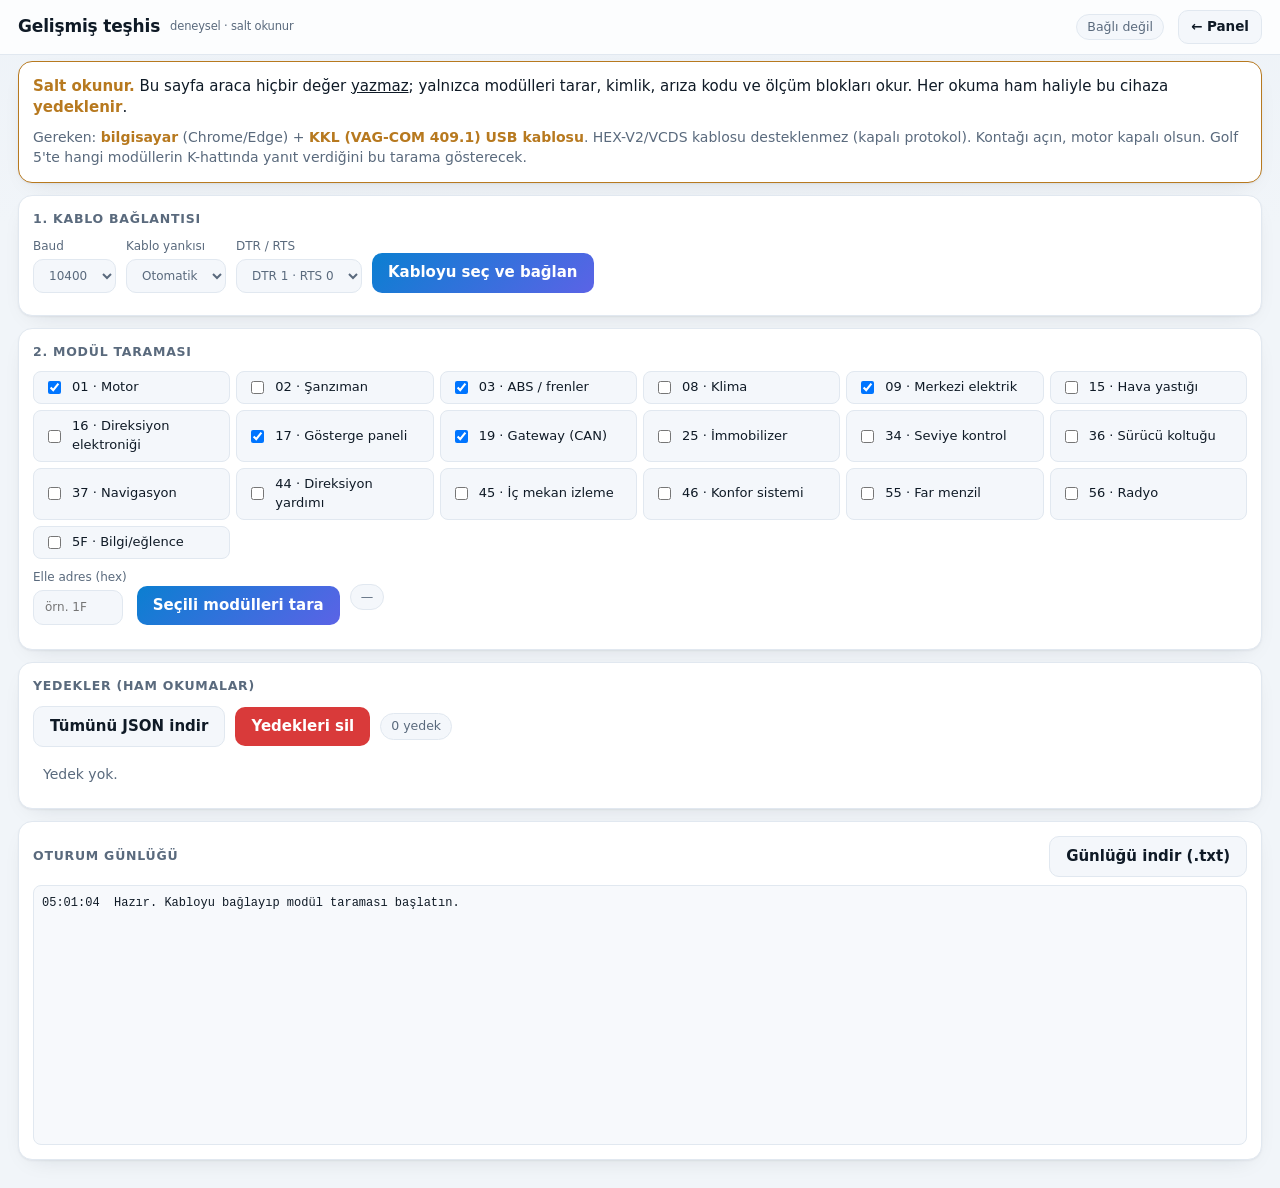
==== diag.html @ 49dc0cf6 "Ayar farki gereksiz yenilemeyi tetiklemesin, v37 Co-Authored-By: Claude Sonnet 5.5 <noreply@anthropi" ====
<!doctype html>
<html lang="tr">
<head>
<meta charset="utf-8">
<meta name="viewport" content="width=device-width, initial-scale=1">
<title>Gelişmiş teşhis (deneysel) — OBD2 Panosu</title>
<meta name="robots" content="noindex,follow">
<meta name="color-scheme" content="dark light">
<script>try{var t=localStorage.getItem('theme')||(matchMedia('(prefers-color-scheme: light)').matches?'light':'dark');document.documentElement.dataset.theme=t}catch(e){}</script>
<link rel="stylesheet" href="css/style.css?v=37">
<style>
  .warn { border-color: var(--warn); }
  .warn b { color: var(--warn); }
  #log { height: 260px; overflow: auto; background: var(--term); border: 1px solid var(--line); border-radius: 8px; padding: 8px; font: 12px/1.5 ui-monospace, Consolas, monospace; white-space: pre-wrap; }
  .mod h3 { margin: 0 0 6px; color: var(--text); font-size: 16px; }
  .mod .st { font-size: 12px; margin-left: 8px; }
  .mod pre { margin: 6px 0; font: 13px/1.5 ui-monospace, Consolas, monospace; white-space: pre-wrap; }
  .mods { display: grid; gap: 10px; margin-top: 10px; }
  .grid2 { display: grid; grid-template-columns: repeat(auto-fill, minmax(190px, 1fr)); gap: 6px; }
  .grid2 label { background: var(--panel2); border: 1px solid var(--line); border-radius: 8px; padding: 6px 10px; font-size: 13px; cursor: pointer; display: flex; gap: 8px; align-items: center; }
</style>
</head>
<body>
<header>
  <h1>Gelişmiş teşhis <small>deneysel · salt okunur</small></h1>
  <span class="pill" id="stConn">Bağlı değil</span>
  <a class="btn alt themebtn" href="panel.html" style="text-decoration:none">← Panel</a>
</header>
<main>
  <section class="card warn">
    <p style="margin:0"><b>Salt okunur.</b> Bu sayfa araca hiçbir değer <u>yazmaz</u>; yalnızca modülleri tarar, kimlik, arıza kodu ve ölçüm blokları okur. Her okuma ham haliyle bu cihaza <b>yedeklenir</b>.</p>
    <p style="margin:8px 0 0;color:var(--muted);font-size:14px">Gereken: <b>bilgisayar</b> (Chrome/Edge) + <b>KKL (VAG-COM 409.1) USB kablosu</b>. HEX-V2/VCDS kablosu desteklenmez (kapalı protokol). Kontağı açın, motor kapalı olsun. Golf 5'te hangi modüllerin K-hattında yanıt verdiğini bu tarama gösterecek.</p>
  </section>

  <section class="card" style="margin-top:12px">
    <h3>1. Kablo bağlantısı</h3>
    <div class="row">
      <label class="f">Baud <select id="selBaud"><option value="10400">10400</option><option value="9600">9600</option></select></label>
      <label class="f">Kablo yankısı <select id="selEcho"><option value="auto">Otomatik</option><option value="on">Var</option><option value="off">Yok</option></select></label>
      <label class="f">DTR / RTS <select id="selSig"><option value="10">DTR 1 · RTS 0</option><option value="01">DTR 0 · RTS 1</option><option value="11">DTR 1 · RTS 1</option><option value="00">DTR 0 · RTS 0</option></select></label>
      <button class="btn" id="btnConn" style="align-self:flex-end">Kabloyu seç ve bağlan</button>
      <button class="btn danger hidden" id="btnDisc" style="align-self:flex-end">Bağlantıyı kes</button>
    </div>
    <p id="connMsg" style="color:var(--warn);margin:8px 0 0"></p>
  </section>

  <section class="card" style="margin-top:12px">
    <h3>2. Modül taraması</h3>
    <div class="grid2" id="modList"></div>
    <div class="row" style="margin-top:10px">
      <label class="f">Elle adres (hex) <input type="text" id="manAddr" placeholder="örn. 1F" style="width:90px"></label>
      <button class="btn" id="btnScan" style="align-self:flex-end">Seçili modülleri tara</button>
      <button class="btn alt hidden" id="btnStop" style="align-self:flex-end">Dur</button>
      <span class="pill" id="scanPill">—</span>
    </div>
    <div class="mods" id="mods"></div>
  </section>

  <section class="card" style="margin-top:12px">
    <h3>Yedekler (ham okumalar)</h3>
    <div class="row" style="margin-bottom:8px">
      <button class="btn alt" id="btnSnapDl">Tümünü JSON indir</button>
      <button class="btn danger" id="btnSnapClr">Yedekleri sil</button>
      <span class="pill" id="snapPill">0 yedek</span>
    </div>
    <table><tbody id="snapBody"></tbody></table>
  </section>

  <section class="card" style="margin-top:12px">
    <div class="row" style="justify-content:space-between"><h3 style="margin:0">Oturum günlüğü</h3><button class="btn alt" id="btnLogDl">Günlüğü indir (.txt)</button></div>
    <div id="log" style="margin-top:8px"></div>
  </section>
</main>
<script type="module" src="js/diag.js?v=37"></script>
</body>
</html>
---- css/style.css ----
/* ---------- Tasarım belirteçleri ---------- */
:root {
  --bg: #0a0e13; --bg2: #0e141c; --panel: #121923; --panel2: #1a2330; --line: #243040; --line2: #2e3b4e;
  --text: #e9eff6; --muted: #8b99ab; --accent: #4cc2ff; --accent2: #7b8cff; --good: #34d399; --warn: #fbbf24; --bad: #f87171;
  --track: #1f2a38; --grid: #1f2a38; --term: #070a0e; --onaccent: #04121c;
  --shadow: 0 1px 0 rgba(255,255,255,.03) inset, 0 8px 24px -12px rgba(0,0,0,.6);
  --r: 14px; --r-sm: 10px; --gap: 12px;
  --font: Inter, system-ui, -apple-system, 'Segoe UI', Roboto, sans-serif;
}
:root[data-theme=light] {
  --bg: #f1f5f9; --bg2: #e8eef5; --panel: #ffffff; --panel2: #f4f7fb; --line: #e1e8f0; --line2: #cfd9e5;
  --text: #0f1a26; --muted: #5a6a7d; --accent: #0b7fd1; --accent2: #5b63e6; --good: #0f9d58; --warn: #b7791f; --bad: #d93a3a;
  --track: #e2e9f1; --grid: #e6ecf3; --term: #f7f9fc; --onaccent: #ffffff;
  --shadow: 0 1px 2px rgba(15,26,38,.05), 0 8px 24px -14px rgba(15,26,38,.18);
}
* { box-sizing: border-box; }
html, body { margin: 0; color: var(--text); font: 15px/1.45 var(--font); -webkit-font-smoothing: antialiased; }
body { background: radial-gradient(1200px 500px at 50% -200px, var(--bg2), var(--bg)) fixed, var(--bg); min-height: 100vh; }
button, select, input { font: inherit; color: inherit; }
:focus-visible { outline: 2px solid var(--accent); outline-offset: 2px; }

/* ---------- Üst çubuk ---------- */
header { display: flex; flex-wrap: wrap; gap: 8px 14px; align-items: center; padding: 10px 18px; position: sticky; top: 0; z-index: 5;
  background: color-mix(in srgb, var(--panel) 82%, transparent); backdrop-filter: blur(14px); -webkit-backdrop-filter: blur(14px); border-bottom: 1px solid var(--line); }
header h1 { font-size: 17px; margin: 0; flex: 1 1 auto; display: flex; align-items: center; gap: 10px; min-width: 0; letter-spacing: -.01em; }
header h1 .logo { flex: none; width: 30px; height: 30px; border-radius: 9px; background: linear-gradient(135deg, var(--accent), var(--accent2)); display: grid; place-items: center; box-shadow: 0 6px 16px -6px var(--accent); }
header h1 .logo svg { width: 18px; height: 18px; }
header h1 .ttl { display: flex; flex-direction: column; line-height: 1.15; min-width: 0; }
header h1 #carName { font-weight: 650; overflow: hidden; text-overflow: ellipsis; white-space: nowrap; }
header h1 small { color: var(--muted); font-weight: 500; font-size: 11.5px; }
.status, .actions { display: flex; flex-wrap: wrap; gap: 6px; align-items: center; }
.pill { display: inline-flex; align-items: center; gap: 6px; padding: 3px 10px; border-radius: 99px; background: var(--panel2); border: 1px solid var(--line); font-size: 12.5px; color: var(--muted); white-space: nowrap; font-variant-numeric: tabular-nums; }
.pill.on { color: var(--good); border-color: color-mix(in srgb, var(--good) 45%, var(--line)); background: color-mix(in srgb, var(--good) 10%, var(--panel2)); }
.pill.on::before { content: ''; width: 7px; height: 7px; border-radius: 50%; background: var(--good); box-shadow: 0 0 0 3px color-mix(in srgb, var(--good) 25%, transparent); }
.pill.mil.on { color: var(--warn); border-color: color-mix(in srgb, var(--warn) 45%, var(--line)); background: color-mix(in srgb, var(--warn) 10%, var(--panel2)); }
.pill.mil.on::before { background: var(--warn); box-shadow: 0 0 0 3px color-mix(in srgb, var(--warn) 25%, transparent); }

/* ---------- Sekmeler ---------- */
nav { display: flex; gap: 6px; overflow-x: auto; padding: 10px 18px; scrollbar-width: none; max-width: 1280px; margin: 0 auto; }
nav::-webkit-scrollbar { display: none; }
nav button { background: transparent; border: 1px solid transparent; border-radius: 99px; padding: 7px 14px; color: var(--muted); cursor: pointer; white-space: nowrap; font-weight: 500; transition: background .15s, color .15s; }
nav button:hover { color: var(--text); background: var(--panel2); }
nav button.active { color: var(--onaccent); background: linear-gradient(135deg, var(--accent), var(--accent2)); font-weight: 600; box-shadow: 0 6px 16px -8px var(--accent); }
main { padding: 6px 18px 28px; max-width: 1280px; margin: 0 auto; }

/* ---------- Kartlar, düğmeler, form ---------- */
.card { background: var(--panel); border: 1px solid var(--line); border-radius: var(--r); padding: 14px; box-shadow: var(--shadow); }
.btn { background: linear-gradient(135deg, var(--accent), var(--accent2)); color: var(--onaccent); border: 0; border-radius: var(--r-sm); padding: 9px 16px; font-weight: 600; cursor: pointer; transition: transform .08s, filter .15s; }
.btn:hover { filter: brightness(1.08); }
.btn:active { transform: translateY(1px); }
.btn.alt { background: var(--panel2); color: var(--text); border: 1px solid var(--line); }
.btn.alt:hover { border-color: var(--line2); filter: none; background: color-mix(in srgb, var(--panel2) 85%, var(--accent) 15%); }
.btn.danger { background: var(--bad); color: #fff; }
.btn:disabled { opacity: .45; cursor: not-allowed; }
.row { display: flex; flex-wrap: wrap; gap: 10px; align-items: center; }
label.f { display: flex; flex-direction: column; gap: 4px; font-size: 12px; color: var(--muted); font-weight: 500; }
select, input[type=text], input[type=number], input[type=search] { background: var(--panel2); border: 1px solid var(--line); border-radius: var(--r-sm); padding: 8px 11px; transition: border-color .15s, box-shadow .15s; }
select:focus, input:focus { outline: none; border-color: var(--accent); box-shadow: 0 0 0 3px color-mix(in srgb, var(--accent) 25%, transparent); }
.hidden { display: none !important; }
#connect { margin-bottom: 16px; }
#connect p { color: var(--muted); margin: 8px 0 0; font-size: 13px; }
h3 { margin: 0 0 10px; font-size: 12.5px; color: var(--muted); font-weight: 600; text-transform: uppercase; letter-spacing: .06em; }
h4 { margin: 14px 0 4px; font-size: 13px; color: var(--muted); font-weight: 600; }
.chk { display: flex; flex-wrap: wrap; gap: 6px; }
.chk label { background: var(--panel2); border: 1px solid var(--line); border-radius: 99px; padding: 5px 12px; font-size: 13px; cursor: pointer; transition: border-color .15s, color .15s; }
.chk label:has(input:checked) { border-color: var(--accent); color: var(--accent); background: color-mix(in srgb, var(--accent) 10%, var(--panel2)); }
.chk input { display: none; }
.chk input[type=checkbox] { display: inline-block; margin-right: 6px; accent-color: var(--accent); }

/* ---------- Gösterge ---------- */
.gauges { display: grid; grid-template-columns: minmax(0, 1fr) minmax(0, 1fr); gap: var(--gap); margin-bottom: var(--gap); }
.gauges .card { background: radial-gradient(120% 100% at 50% 0%, color-mix(in srgb, var(--accent) 7%, var(--panel)), var(--panel)); min-width: 0; }
.gauges canvas { width: 100%; height: 270px; display: block; }
.tiles { display: grid; grid-template-columns: repeat(auto-fill, minmax(190px, 1fr)); gap: 10px; }
.tiles > * { min-width: 0; }
.tile { position: relative; overflow: hidden; transition: opacity .2s, border-color .2s; }
.tile::before { content: ''; position: absolute; left: 0; top: 12px; bottom: 12px; width: 3px; border-radius: 0 3px 3px 0; background: linear-gradient(var(--accent), var(--accent2)); opacity: .8; }
.tile .n { font-size: 11px; color: var(--muted); text-transform: uppercase; letter-spacing: .05em; font-weight: 600; white-space: nowrap; overflow: hidden; text-overflow: ellipsis; }
.tile .v { font-size: 27px; font-weight: 650; font-variant-numeric: tabular-nums; letter-spacing: -.02em; line-height: 1.25; overflow: hidden; text-overflow: ellipsis; white-space: nowrap; }
.tile .v small { font-size: 12.5px; color: var(--muted); font-weight: 500; margin-left: 4px; letter-spacing: 0; }
.tile.bad { border-color: color-mix(in srgb, var(--bad) 55%, var(--line)); }
.tile.bad::before { background: var(--bad); }
.tile.bad .v { color: var(--bad); }
.tile.stale { opacity: .4; }
.tile canvas { width: 100%; height: 34px; display: block; margin-top: 4px; }

/* ---------- Grafikler ---------- */
.charts { display: grid; grid-template-columns: repeat(auto-fill, minmax(380px, 1fr)); gap: var(--gap); margin-top: var(--gap); }
.chart .hd { display: flex; justify-content: space-between; align-items: baseline; gap: 8px; }
.chart .hd b { font-size: 12px; color: var(--muted); text-transform: uppercase; letter-spacing: .05em; font-weight: 600; }
.chart .hd span { font-size: 24px; font-weight: 650; font-variant-numeric: tabular-nums; letter-spacing: -.02em; }
.chart canvas { width: 100%; height: 190px; display: block; margin-top: 6px; }
.chart .mm { font-size: 12px; color: var(--muted); }

/* ---------- İstatistik ---------- */
.kpis { display: grid; grid-template-columns: repeat(auto-fill, minmax(165px, 1fr)); gap: 10px; margin-bottom: var(--gap); }
.kpi .n { font-size: 11px; color: var(--muted); text-transform: uppercase; letter-spacing: .05em; font-weight: 600; }
.kpi .v { font-size: 24px; font-weight: 650; font-variant-numeric: tabular-nums; letter-spacing: -.02em; }
.two { display: grid; grid-template-columns: 1fr 1fr; gap: var(--gap); }
.two canvas { width: 100%; height: 200px; display: block; }
table { width: 100%; border-collapse: collapse; font-size: 14px; }
td, th { padding: 9px 10px; border-bottom: 1px solid var(--line); text-align: left; }
th { color: var(--muted); font-weight: 600; font-size: 11.5px; text-transform: uppercase; letter-spacing: .05em; }
tbody tr { transition: background .12s; }
tbody tr:hover { background: color-mix(in srgb, var(--accent) 6%, transparent); }
tbody tr:last-child td { border-bottom: 0; }
.code { font: 600 15px ui-monospace, Consolas, monospace; color: var(--warn); }
#term { height: 340px; overflow: auto; background: var(--term); border: 1px solid var(--line); border-radius: var(--r-sm); padding: 10px; font: 12px/1.55 ui-monospace, Consolas, monospace; white-space: pre-wrap; }
#term .tx { color: var(--accent); } #term .rx { color: var(--good); } #term .sys { color: var(--muted); }
.toast { position: fixed; bottom: 18px; left: 50%; transform: translateX(-50%); background: var(--panel2); border: 1px solid var(--line2); padding: 11px 18px; border-radius: 12px; z-index: 20; max-width: 90vw; box-shadow: 0 12px 32px -12px rgba(0,0,0,.6); }
.toast.err { border-color: var(--bad); }

.themebtn { padding: 6px 12px; font-size: 13.5px; }
#btnLogin { display: inline-flex; align-items: center; gap: 6px; white-space: nowrap; }
#btnLogin .avatar { width: 20px; height: 20px; border-radius: 50%; }
.ok { color: var(--good); } .badx { color: var(--bad); } .na { color: var(--muted); }
.big { font-size: 20px; font-weight: 650; }
#senBody td:last-child, #ffBody td:last-child { text-align: right; font-variant-numeric: tabular-nums; font-weight: 600; }
#senBody tr.age td:first-child small { color: var(--muted); }
#senBody .ms { color: var(--muted); font-weight: 400; font-size: 11px; margin-left: 6px; }
.ptile .n { font-size: 13px; font-weight: 600; }
.ptile .v { font-size: 26px; }
.ptile .s { font-size: 12px; color: var(--muted); }
.ptile.run { border-color: var(--warn); } .ptile.ready { border-color: var(--good); }
.ptile.done { border-color: var(--accent); }
.recrow { display: flex; flex-wrap: wrap; gap: 8px; align-items: center; justify-content: space-between; }

/* ---------- Mobil ---------- */
@media (max-width: 720px) {
  html, body { overflow-x: hidden; }
  header { padding: 8px 10px; gap: 6px 8px; }
  header h1 { font-size: 15px; flex-basis: 100%; }
  .status { flex-wrap: nowrap; overflow-x: auto; scrollbar-width: none; flex: 1 1 100%; }
  .status::-webkit-scrollbar { display: none; }
  .actions { flex: 1 1 100%; flex-wrap: nowrap; overflow-x: auto; scrollbar-width: none; }
  .actions::-webkit-scrollbar { display: none; }
  .actions .btn { padding: 5px 10px; font-size: 13px; white-space: nowrap; flex: none; }
  .pill { padding: 2px 8px; font-size: 12px; }
  nav { padding: 8px 10px; gap: 4px; }
  nav button { padding: 6px 11px; font-size: 13.5px; }
  main { padding: 4px 8px 24px; }
  .card { padding: 11px; }
  .two { grid-template-columns: 1fr; }
  .gauges { gap: 6px; margin-bottom: 6px; }
  .gauges .card { padding: 4px; border-radius: 12px; }
  .gauges canvas { height: 158px; }
  .tiles { grid-template-columns: repeat(3, minmax(0, 1fr)); gap: 6px; }
  .tile { padding: 8px 8px 6px 10px; border-radius: 11px; }
  .tile::before { top: 9px; bottom: 9px; width: 2px; }
  .tile .n { font-size: 9.5px; }
  .tile .v { font-size: 18px; }
  .tile .v small { font-size: 10px; margin-left: 2px; }
  .tile canvas { height: 18px; margin-top: 2px; }
  .charts { grid-template-columns: 1fr; }
  .kpis { grid-template-columns: repeat(2, minmax(0, 1fr)); gap: 6px; }
  .kpi .v { font-size: 20px; }
  .perf .tiles, #perfTiles { grid-template-columns: 1fr 1fr; }
  #senBody td, #ffBody td, #tripBody td, #m06Body td { padding: 6px 6px; font-size: 13px; }
}

/* ---------- Anormal değer uyarıları ---------- */
@keyframes alertPulse { 0%, 100% { box-shadow: 0 0 0 0 rgba(255,77,77,.0), var(--shadow); } 50% { box-shadow: 0 0 0 3px rgba(255,77,77,.55), 0 0 26px 2px rgba(255,77,77,.45); } }
@keyframes alertBlink { 0%, 100% { opacity: 1; } 50% { opacity: .35; } }
@keyframes alertBar { 0%, 100% { background-position: 0 0; filter: brightness(1); } 50% { filter: brightness(1.35); } }
.alertbar { max-width: 1244px; margin: 4px auto 6px; padding: 9px 14px; border-radius: var(--r-sm); font-weight: 600; font-size: 14px; color: #fff; background: linear-gradient(90deg, #d32f2f, #ef5350); animation: alertBar 1s ease-in-out infinite; }
.alertbar[data-level=warn] { background: linear-gradient(90deg, #c77700, #f0a020); }
@media (max-width: 1280px) { .alertbar { margin: 4px 8px 6px; } }
.tile[data-alert=crit], .chart[data-alert=crit] { border-color: #ff4d4d; animation: alertPulse 1s ease-in-out infinite; }
.tile[data-alert=warn], .chart[data-alert=warn] { border-color: var(--warn); animation: alertPulse 1.6s ease-in-out infinite; }
.tile[data-alert=crit]::before { background: #ff4d4d; }
.tile[data-alert=crit] .v, .chart[data-alert=crit] .hd span { color: #ff4d4d; animation: alertBlink 1s ease-in-out infinite; }
.tile[data-alert=warn] .v, .chart[data-alert=warn] .hd span { color: var(--warn); }
.chart .al { margin-top: 6px; padding: 4px 10px; border-radius: 8px; font-size: 12.5px; font-weight: 600; color: #fff; background: #e53935; animation: alertBlink 1s ease-in-out infinite; }
@media (prefers-reduced-motion: reduce) { .alertbar, .tile, .chart, .tile .v, .chart .hd span, .alertbar, .chart .al { animation: none !important; } }
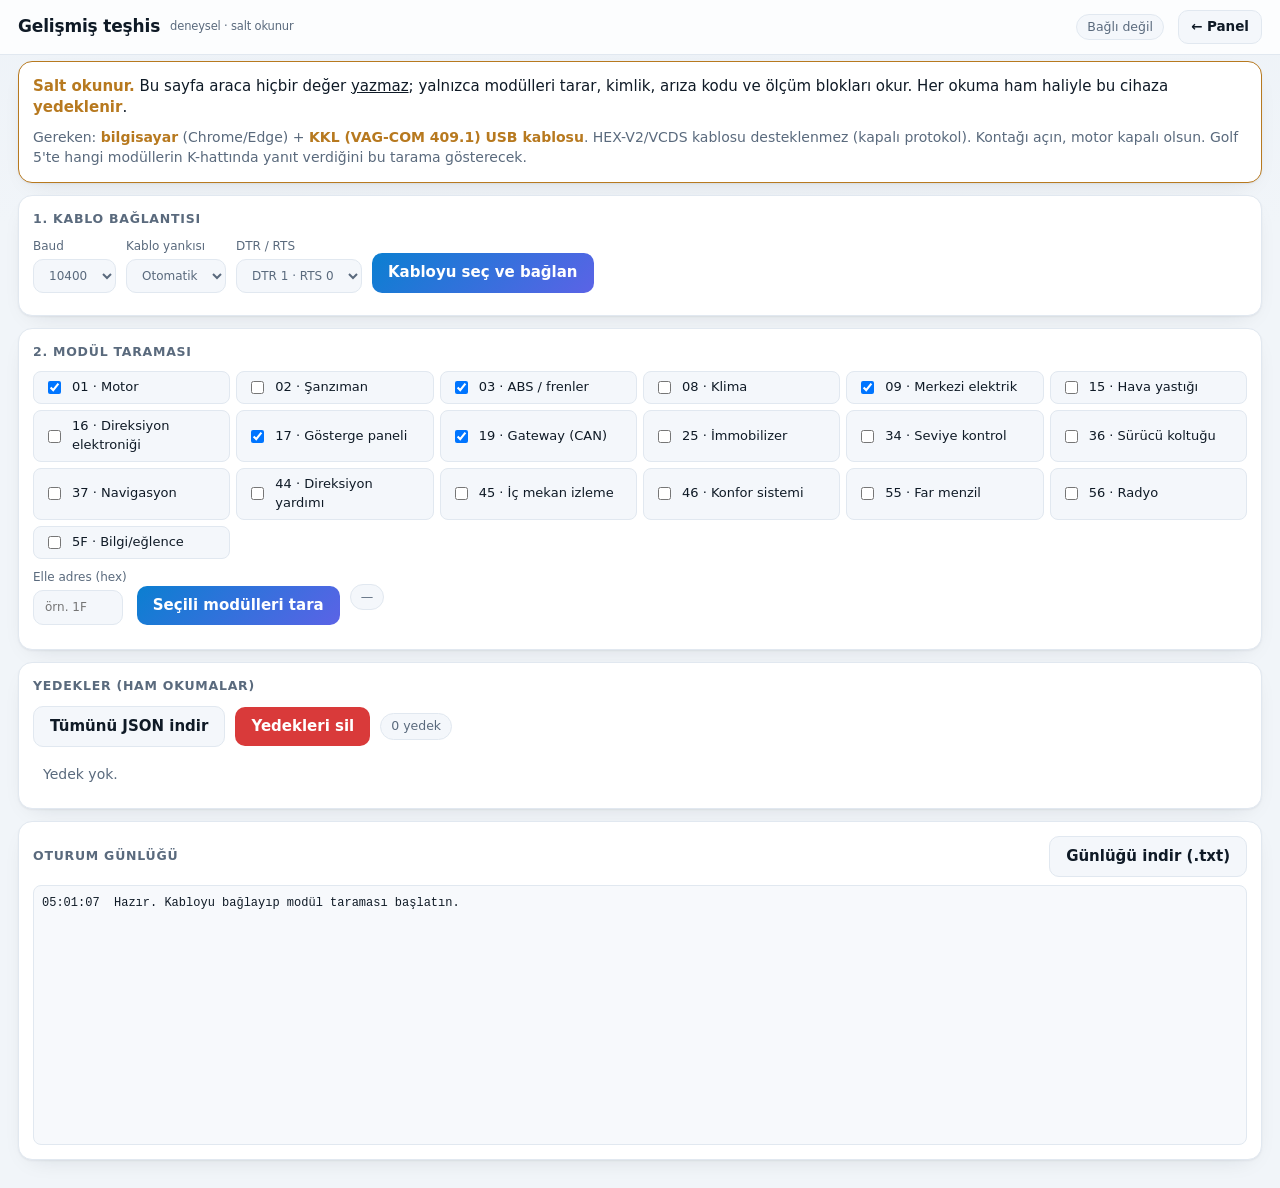
==== commit 1a45014d: "Rakim yolculuk grafiklerine eklendi, v38 Co-Authored-By: Claude Sonnet 5.5 <noreply@anthropic.com>" ====
--- a/diag.html
+++ b/diag.html
@@ -7,7 +7,7 @@
 <meta name="robots" content="noindex,follow">
 <meta name="color-scheme" content="dark light">
 <script>try{var t=localStorage.getItem('theme')||(matchMedia('(prefers-color-scheme: light)').matches?'light':'dark');document.documentElement.dataset.theme=t}catch(e){}</script>
-<link rel="stylesheet" href="css/style.css?v=37">
+<link rel="stylesheet" href="css/style.css?v=38">
 <style>
   .warn { border-color: var(--warn); }
   .warn b { color: var(--warn); }
@@ -71,6 +71,6 @@
     <div id="log" style="margin-top:8px"></div>
   </section>
 </main>
-<script type="module" src="js/diag.js?v=37"></script>
+<script type="module" src="js/diag.js?v=38"></script>
 </body>
 </html>
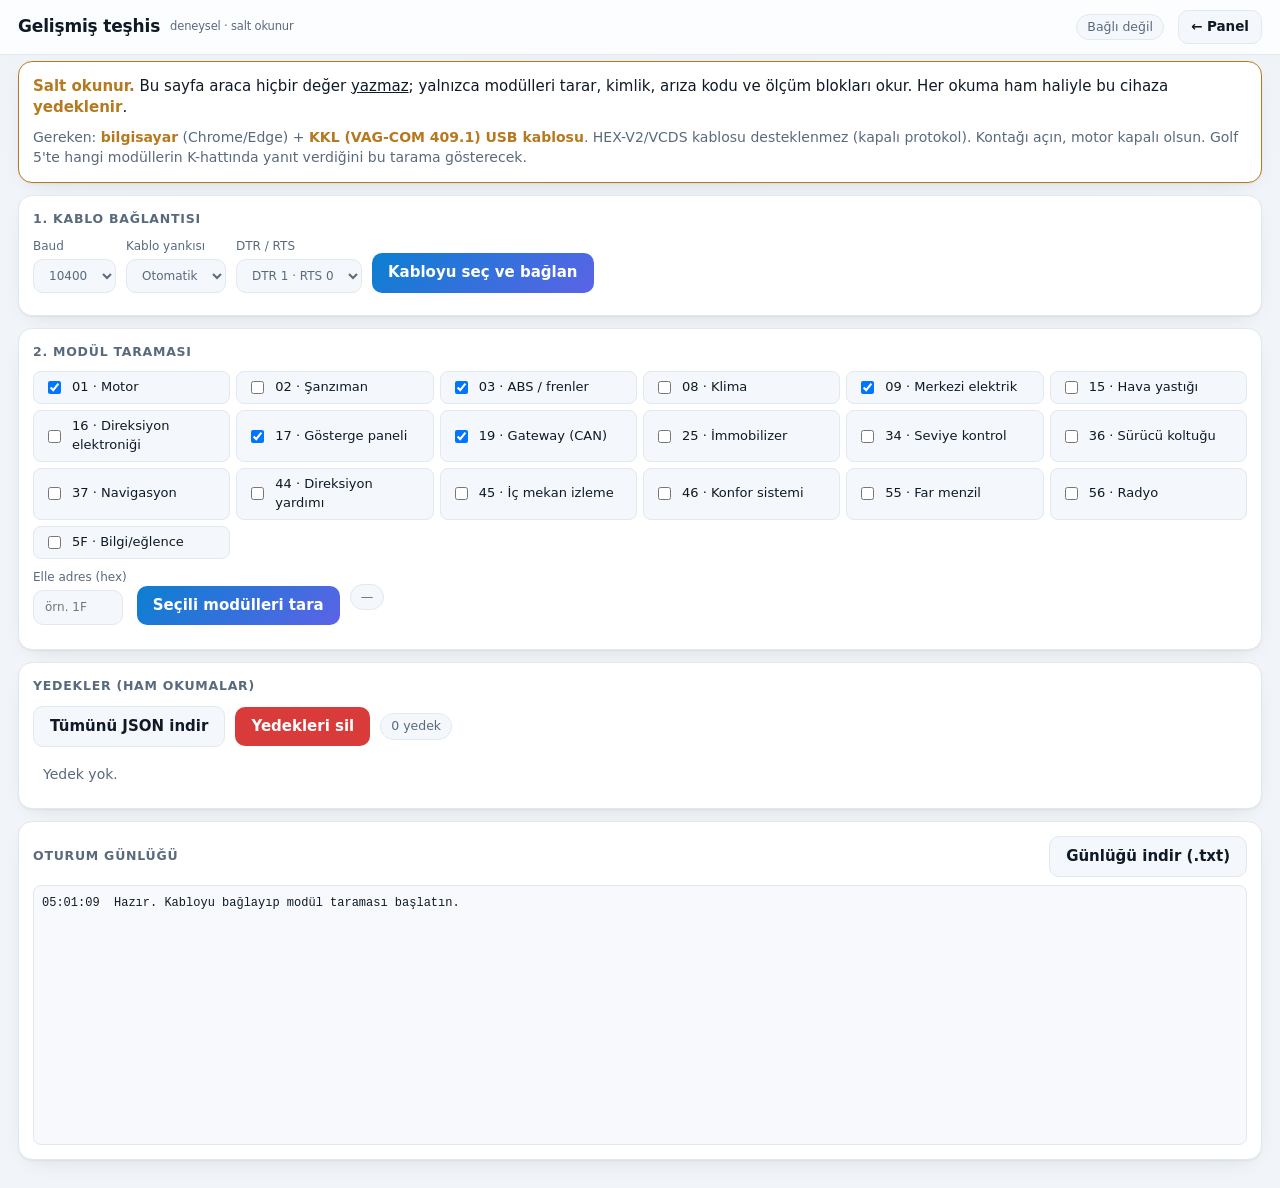
==== commit ab7c8776: "Istatistik ust kutularina rakim eklendi, v39 Co-Authored-By: Claude Sonnet 5.5 <noreply@anthropic.co" ====
--- a/diag.html
+++ b/diag.html
@@ -7,7 +7,7 @@
 <meta name="robots" content="noindex,follow">
 <meta name="color-scheme" content="dark light">
 <script>try{var t=localStorage.getItem('theme')||(matchMedia('(prefers-color-scheme: light)').matches?'light':'dark');document.documentElement.dataset.theme=t}catch(e){}</script>
-<link rel="stylesheet" href="css/style.css?v=38">
+<link rel="stylesheet" href="css/style.css?v=39">
 <style>
   .warn { border-color: var(--warn); }
   .warn b { color: var(--warn); }
@@ -71,6 +71,6 @@
     <div id="log" style="margin-top:8px"></div>
   </section>
 </main>
-<script type="module" src="js/diag.js?v=38"></script>
+<script type="module" src="js/diag.js?v=39"></script>
 </body>
 </html>
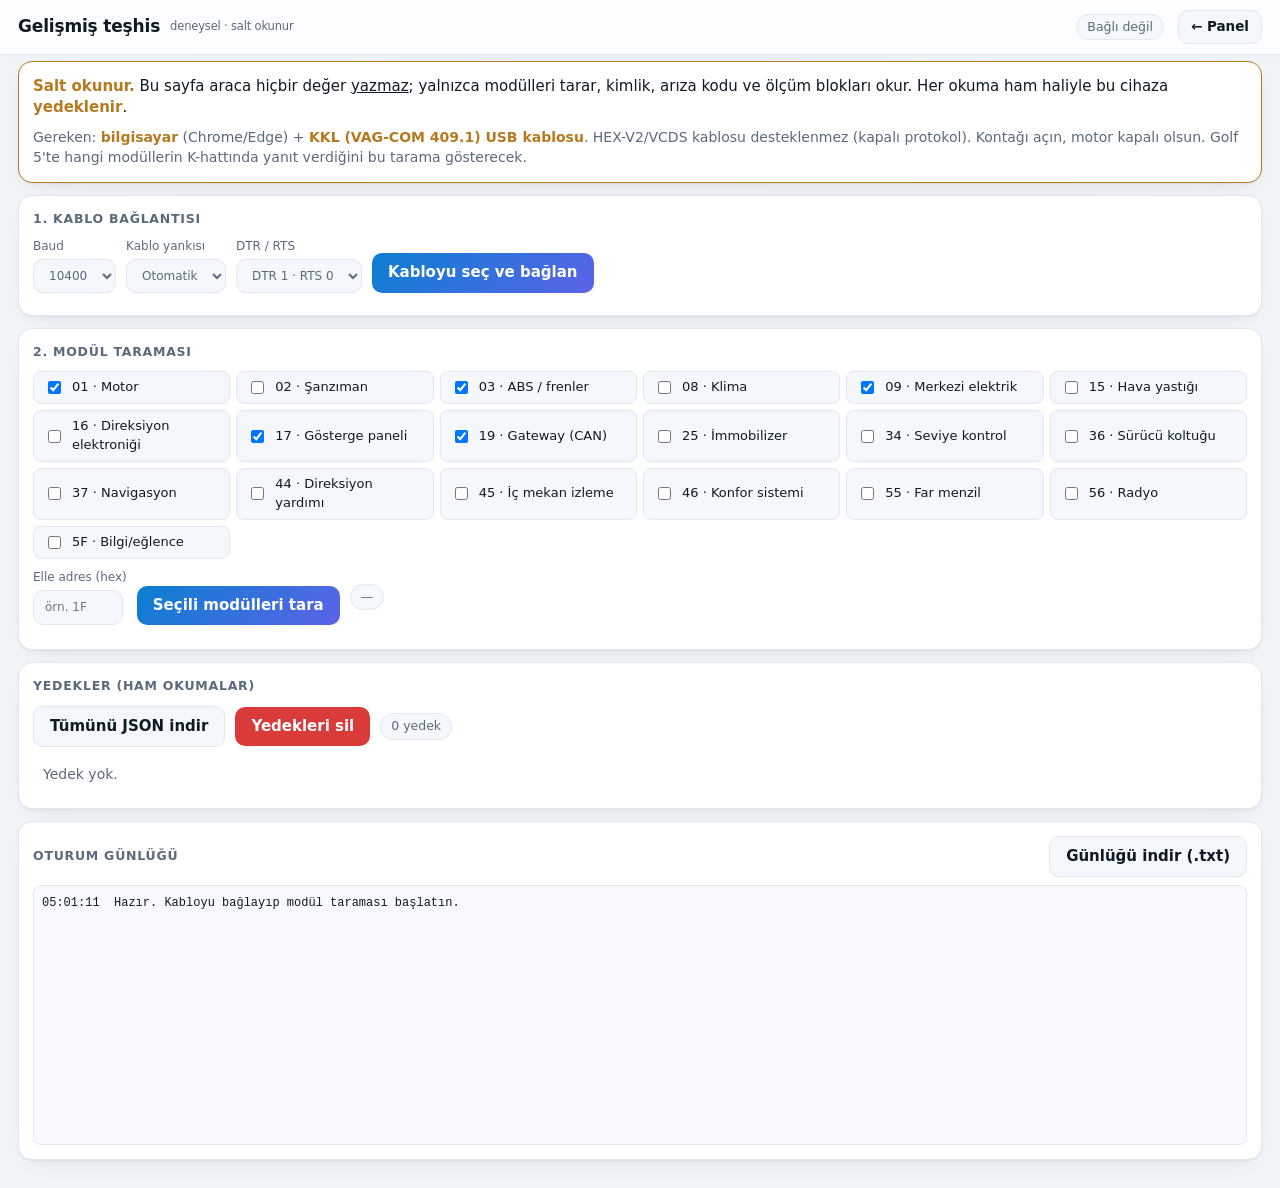
==== commit a1cb24b8: "iOS'ta CSV: paylasim menusu/onay penceresi ile dosya kaydi, v40 Co-Authored-By: Claude Sonnet 5.5 <n" ====
--- a/diag.html
+++ b/diag.html
@@ -7,7 +7,7 @@
 <meta name="robots" content="noindex,follow">
 <meta name="color-scheme" content="dark light">
 <script>try{var t=localStorage.getItem('theme')||(matchMedia('(prefers-color-scheme: light)').matches?'light':'dark');document.documentElement.dataset.theme=t}catch(e){}</script>
-<link rel="stylesheet" href="css/style.css?v=39">
+<link rel="stylesheet" href="css/style.css?v=40">
 <style>
   .warn { border-color: var(--warn); }
   .warn b { color: var(--warn); }
@@ -71,6 +71,6 @@
     <div id="log" style="margin-top:8px"></div>
   </section>
 </main>
-<script type="module" src="js/diag.js?v=39"></script>
+<script type="module" src="js/diag.js?v=40"></script>
 </body>
 </html>
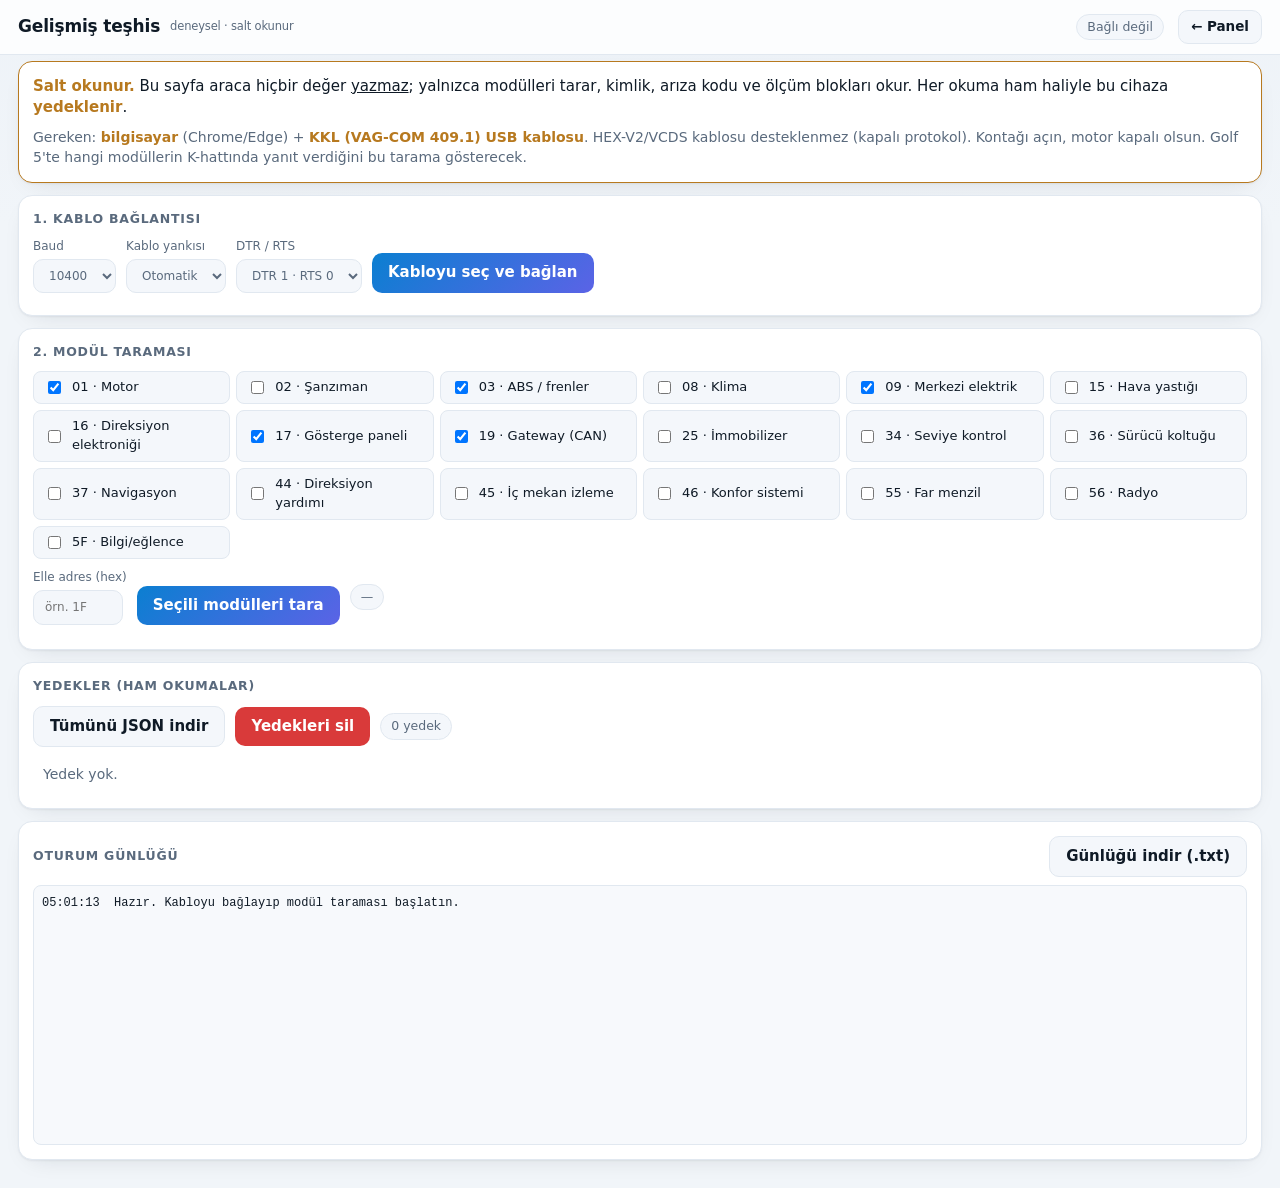
==== commit e1c16891: "Canli yolculuk grafigi: sutun listesi eksikti, bozuk grafik duzeltildi, v41 Co-Authored-By: Claude S" ====
--- a/diag.html
+++ b/diag.html
@@ -7,7 +7,7 @@
 <meta name="robots" content="noindex,follow">
 <meta name="color-scheme" content="dark light">
 <script>try{var t=localStorage.getItem('theme')||(matchMedia('(prefers-color-scheme: light)').matches?'light':'dark');document.documentElement.dataset.theme=t}catch(e){}</script>
-<link rel="stylesheet" href="css/style.css?v=40">
+<link rel="stylesheet" href="css/style.css?v=41">
 <style>
   .warn { border-color: var(--warn); }
   .warn b { color: var(--warn); }
@@ -71,6 +71,6 @@
     <div id="log" style="margin-top:8px"></div>
   </section>
 </main>
-<script type="module" src="js/diag.js?v=40"></script>
+<script type="module" src="js/diag.js?v=41"></script>
 </body>
 </html>
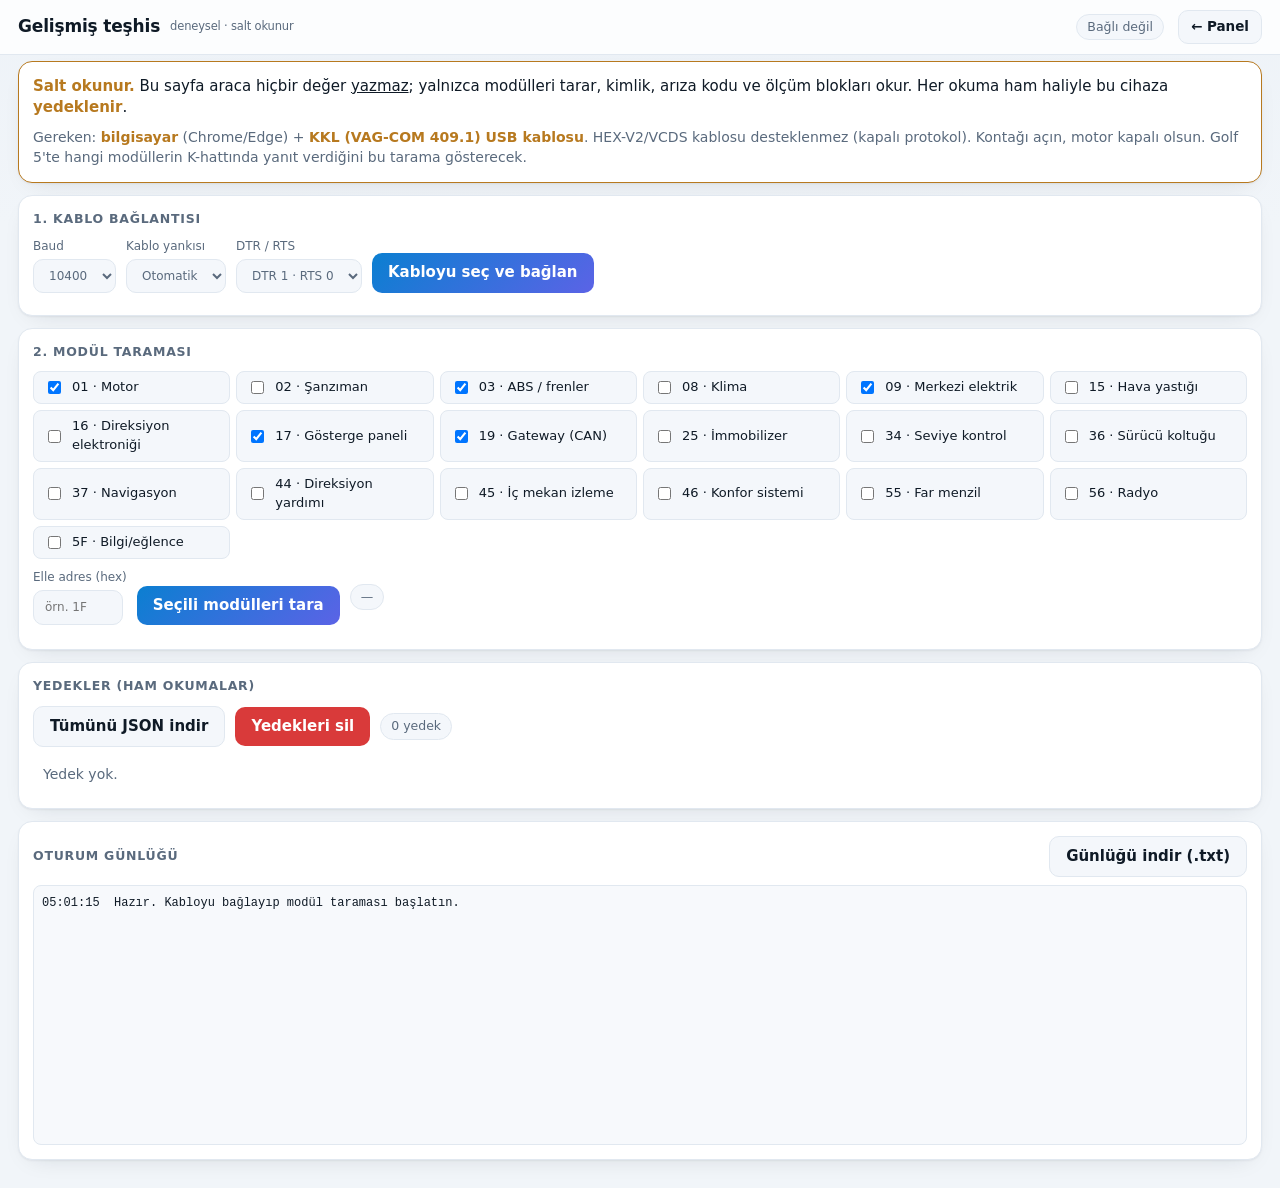
==== commit 1ae45cbd: "Okuma sicramalari suzgeci: su sicakligi, MIL mesafesi, emme basinci, hiz, v42 Co-Authored-By: Claude" ====
--- a/diag.html
+++ b/diag.html
@@ -7,7 +7,7 @@
 <meta name="robots" content="noindex,follow">
 <meta name="color-scheme" content="dark light">
 <script>try{var t=localStorage.getItem('theme')||(matchMedia('(prefers-color-scheme: light)').matches?'light':'dark');document.documentElement.dataset.theme=t}catch(e){}</script>
-<link rel="stylesheet" href="css/style.css?v=41">
+<link rel="stylesheet" href="css/style.css?v=42">
 <style>
   .warn { border-color: var(--warn); }
   .warn b { color: var(--warn); }
@@ -71,6 +71,6 @@
     <div id="log" style="margin-top:8px"></div>
   </section>
 </main>
-<script type="module" src="js/diag.js?v=41"></script>
+<script type="module" src="js/diag.js?v=42"></script>
 </body>
 </html>
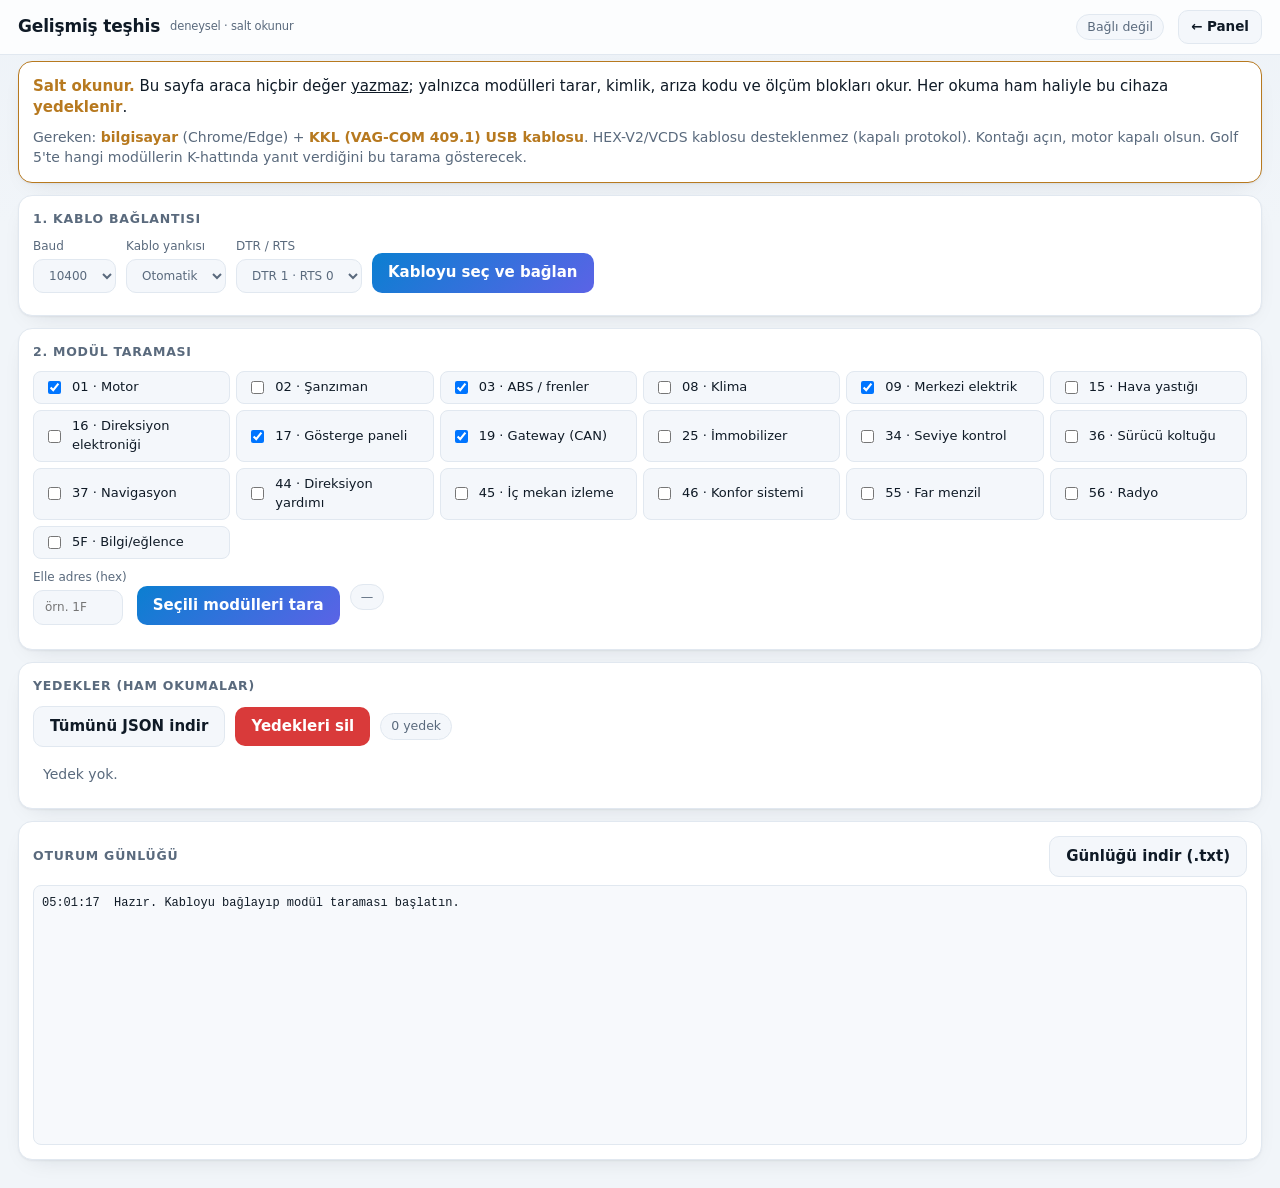
==== commit 4231516a: "BLE kopunca otomatik yeniden baglanma (arka plandan donuste), v43 Co-Authored-By: Claude Sonnet 5.5 " ====
--- a/diag.html
+++ b/diag.html
@@ -7,7 +7,7 @@
 <meta name="robots" content="noindex,follow">
 <meta name="color-scheme" content="dark light">
 <script>try{var t=localStorage.getItem('theme')||(matchMedia('(prefers-color-scheme: light)').matches?'light':'dark');document.documentElement.dataset.theme=t}catch(e){}</script>
-<link rel="stylesheet" href="css/style.css?v=42">
+<link rel="stylesheet" href="css/style.css?v=43">
 <style>
   .warn { border-color: var(--warn); }
   .warn b { color: var(--warn); }
@@ -71,6 +71,6 @@
     <div id="log" style="margin-top:8px"></div>
   </section>
 </main>
-<script type="module" src="js/diag.js?v=42"></script>
+<script type="module" src="js/diag.js?v=43"></script>
 </body>
 </html>
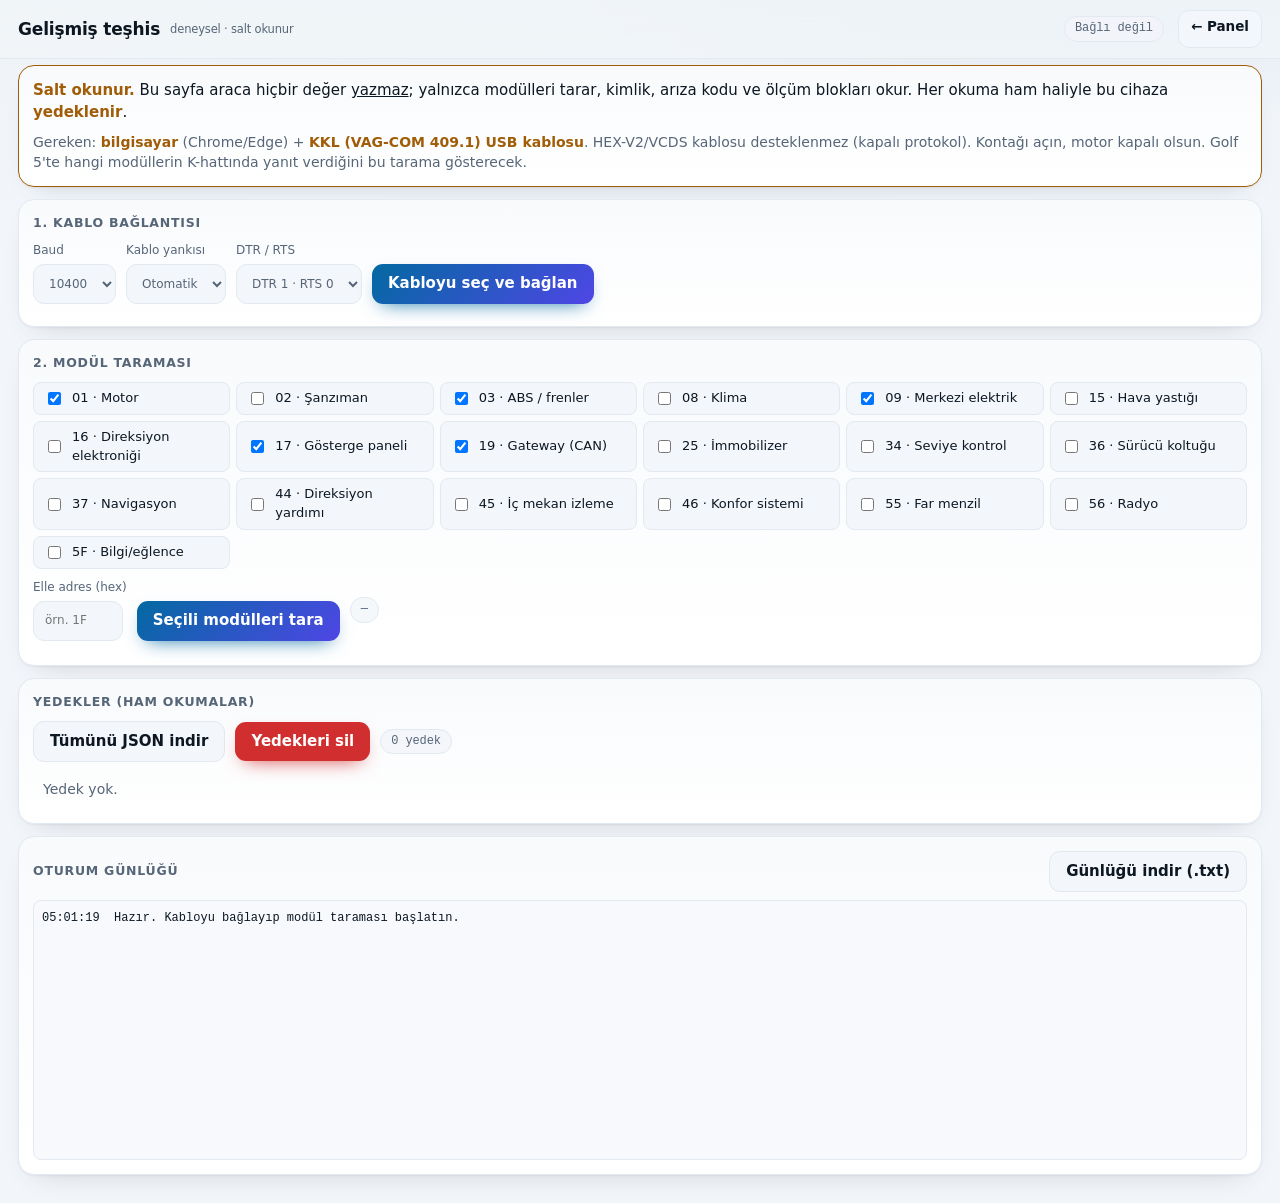
==== commit e3ad9b6e: "Yeni gorsel tasarim: kokpit/cam gorunumu, Inter + JetBrains Mono, alt cizgili sekmeler, v44 Co-Autho" ====
--- a/diag.html
+++ b/diag.html
@@ -7,7 +7,7 @@
 <meta name="robots" content="noindex,follow">
 <meta name="color-scheme" content="dark light">
 <script>try{var t=localStorage.getItem('theme')||(matchMedia('(prefers-color-scheme: light)').matches?'light':'dark');document.documentElement.dataset.theme=t}catch(e){}</script>
-<link rel="stylesheet" href="css/style.css?v=43">
+<link rel="stylesheet" href="css/style.css?v=44">
 <style>
   .warn { border-color: var(--warn); }
   .warn b { color: var(--warn); }
@@ -71,6 +71,6 @@
     <div id="log" style="margin-top:8px"></div>
   </section>
 </main>
-<script type="module" src="js/diag.js?v=43"></script>
+<script type="module" src="js/diag.js?v=44"></script>
 </body>
 </html>
--- a/css/style.css
+++ b/css/style.css
@@ -1,21 +1,22 @@
 /* ---------- Tasarım belirteçleri ---------- */
 :root {
-  --bg: #0a0e13; --bg2: #0e141c; --panel: #121923; --panel2: #1a2330; --line: #243040; --line2: #2e3b4e;
-  --text: #e9eff6; --muted: #8b99ab; --accent: #4cc2ff; --accent2: #7b8cff; --good: #34d399; --warn: #fbbf24; --bad: #f87171;
-  --track: #1f2a38; --grid: #1f2a38; --term: #070a0e; --onaccent: #04121c;
-  --shadow: 0 1px 0 rgba(255,255,255,.03) inset, 0 8px 24px -12px rgba(0,0,0,.6);
-  --r: 14px; --r-sm: 10px; --gap: 12px;
+  --bg: #07090d; --bg2: #0c1118; --panel: #0e141c; --panel2: #151d28; --line: #1d2836; --line2: #2a3a4d;
+  --text: #eaf0f7; --muted: #8e9db1; --accent: #38bdf8; --accent2: #818cf8; --good: #34d399; --warn: #fbbf24; --bad: #f87171;
+  --track: #18222f; --grid: #18222f; --term: #05070a; --onaccent: #04121c; --glow: rgba(56,189,248,.16);
+  --shadow: 0 1px 0 rgba(255,255,255,.04) inset, 0 12px 32px -16px rgba(0,0,0,.7);
+  --r: 16px; --r-sm: 11px; --gap: 12px;
   --font: Inter, system-ui, -apple-system, 'Segoe UI', Roboto, sans-serif;
+  --mono: 'JetBrains Mono', ui-monospace, 'SF Mono', Consolas, monospace;
 }
 :root[data-theme=light] {
-  --bg: #f1f5f9; --bg2: #e8eef5; --panel: #ffffff; --panel2: #f4f7fb; --line: #e1e8f0; --line2: #cfd9e5;
-  --text: #0f1a26; --muted: #5a6a7d; --accent: #0b7fd1; --accent2: #5b63e6; --good: #0f9d58; --warn: #b7791f; --bad: #d93a3a;
-  --track: #e2e9f1; --grid: #e6ecf3; --term: #f7f9fc; --onaccent: #ffffff;
-  --shadow: 0 1px 2px rgba(15,26,38,.05), 0 8px 24px -14px rgba(15,26,38,.18);
+  --bg: #f2f5f9; --bg2: #e8eef5; --panel: #ffffff; --panel2: #f3f6fa; --line: #e2e9f1; --line2: #cdd8e5;
+  --text: #0c1722; --muted: #566678; --accent: #0369a1; --accent2: #4f46e5; --good: #0b8a4f; --warn: #a15c07; --bad: #d12f2f;
+  --track: #e3eaf2; --grid: #e7edf4; --term: #f7f9fc; --onaccent: #ffffff; --glow: rgba(3,105,161,.10);
+  --shadow: 0 1px 2px rgba(12,23,34,.05), 0 12px 28px -18px rgba(12,23,34,.22);
 }
 * { box-sizing: border-box; }
 html, body { margin: 0; color: var(--text); font: 15px/1.45 var(--font); -webkit-font-smoothing: antialiased; }
-body { background: radial-gradient(1200px 500px at 50% -200px, var(--bg2), var(--bg)) fixed, var(--bg); min-height: 100vh; }
+body { background: radial-gradient(900px 420px at 85% -160px, var(--glow), transparent 70%), radial-gradient(1200px 500px at 50% -200px, var(--bg2), var(--bg)) fixed, var(--bg); min-height: 100vh; }
 button, select, input { font: inherit; color: inherit; }
 :focus-visible { outline: 2px solid var(--accent); outline-offset: 2px; }
 
@@ -172,3 +173,37 @@
 .tile[data-alert=warn] .v, .chart[data-alert=warn] .hd span { color: var(--warn); }
 .chart .al { margin-top: 6px; padding: 4px 10px; border-radius: 8px; font-size: 12.5px; font-weight: 600; color: #fff; background: #e53935; animation: alertBlink 1s ease-in-out infinite; }
 @media (prefers-reduced-motion: reduce) { .alertbar, .tile, .chart, .tile .v, .chart .hd span, .alertbar, .chart .al { animation: none !important; } }
+
+/* ---------- v2: kokpit / cam görünümü ---------- */
+header { background: color-mix(in srgb, var(--bg) 72%, transparent); }
+header h1 .logo { box-shadow: 0 0 0 1px color-mix(in srgb, var(--accent) 40%, transparent), 0 8px 22px -8px var(--accent); }
+.pill { background: color-mix(in srgb, var(--panel2) 80%, transparent); font-family: var(--mono); font-size: 12px; letter-spacing: -.01em; }
+nav { gap: 2px; border-bottom: 1px solid var(--line); padding: 0 18px; margin-bottom: 12px; max-width: none; }
+nav::after { content: ''; flex: 1 0 18px; }
+nav button { position: relative; border-radius: 0; padding: 13px 14px; min-height: 44px; background: transparent !important; box-shadow: none !important; color: var(--muted); font-weight: 500; }
+nav button:hover { color: var(--text); }
+nav button.active { color: var(--text); font-weight: 600; }
+nav button.active::after { content: ''; position: absolute; left: 10px; right: 10px; bottom: -1px; height: 2px; border-radius: 2px; background: linear-gradient(90deg, var(--accent), var(--accent2)); box-shadow: 0 0 12px var(--accent); }
+.card { background: linear-gradient(180deg, color-mix(in srgb, var(--panel2) 55%, var(--panel)), var(--panel)); border-color: var(--line); }
+.btn { box-shadow: 0 8px 20px -10px var(--accent); min-height: 38px; }
+.btn.alt { box-shadow: none; }
+.btn.danger { box-shadow: 0 8px 20px -10px var(--bad); }
+.gauges .card { background: radial-gradient(110% 90% at 50% 0%, color-mix(in srgb, var(--accent) 10%, var(--panel)), var(--panel) 70%); border-color: color-mix(in srgb, var(--accent) 18%, var(--line)); }
+.tile::before { top: 0; left: 14px; right: 14px; bottom: auto; width: auto; height: 2px; border-radius: 0 0 3px 3px; opacity: .7; }
+.tile .v, .kpi .v, .chart .hd span, .big { font-family: var(--mono); font-weight: 600; letter-spacing: -.03em; }
+.tile .v { font-size: 25px; }
+.tile:hover { border-color: color-mix(in srgb, var(--accent) 35%, var(--line)); }
+.tile.bad::before, .tile[data-alert=crit]::before { top: 0; bottom: auto; width: auto; }
+.chart canvas { height: 200px; }
+th { background: transparent; }
+#term { box-shadow: inset 0 0 0 1px color-mix(in srgb, var(--accent) 8%, transparent); }
+.toast { backdrop-filter: blur(12px); -webkit-backdrop-filter: blur(12px); background: color-mix(in srgb, var(--panel2) 88%, transparent); }
+select, input[type=text], input[type=number], input[type=search] { min-height: 40px; }
+@media (max-width: 720px) {
+  nav { padding: 0 6px; }
+  nav button { padding: 12px 11px; font-size: 13.5px; }
+  .tile::before { left: 10px; right: 10px; height: 2px; top: 0; width: auto; }
+  .tile .v { font-size: 17px; }
+}
+@media (prefers-reduced-motion: reduce) { * { transition-duration: .01ms !important; scroll-behavior: auto !important; } }
+@media (max-width: 720px) { .actions .btn { min-height: 34px; padding: 4px 10px; } }
